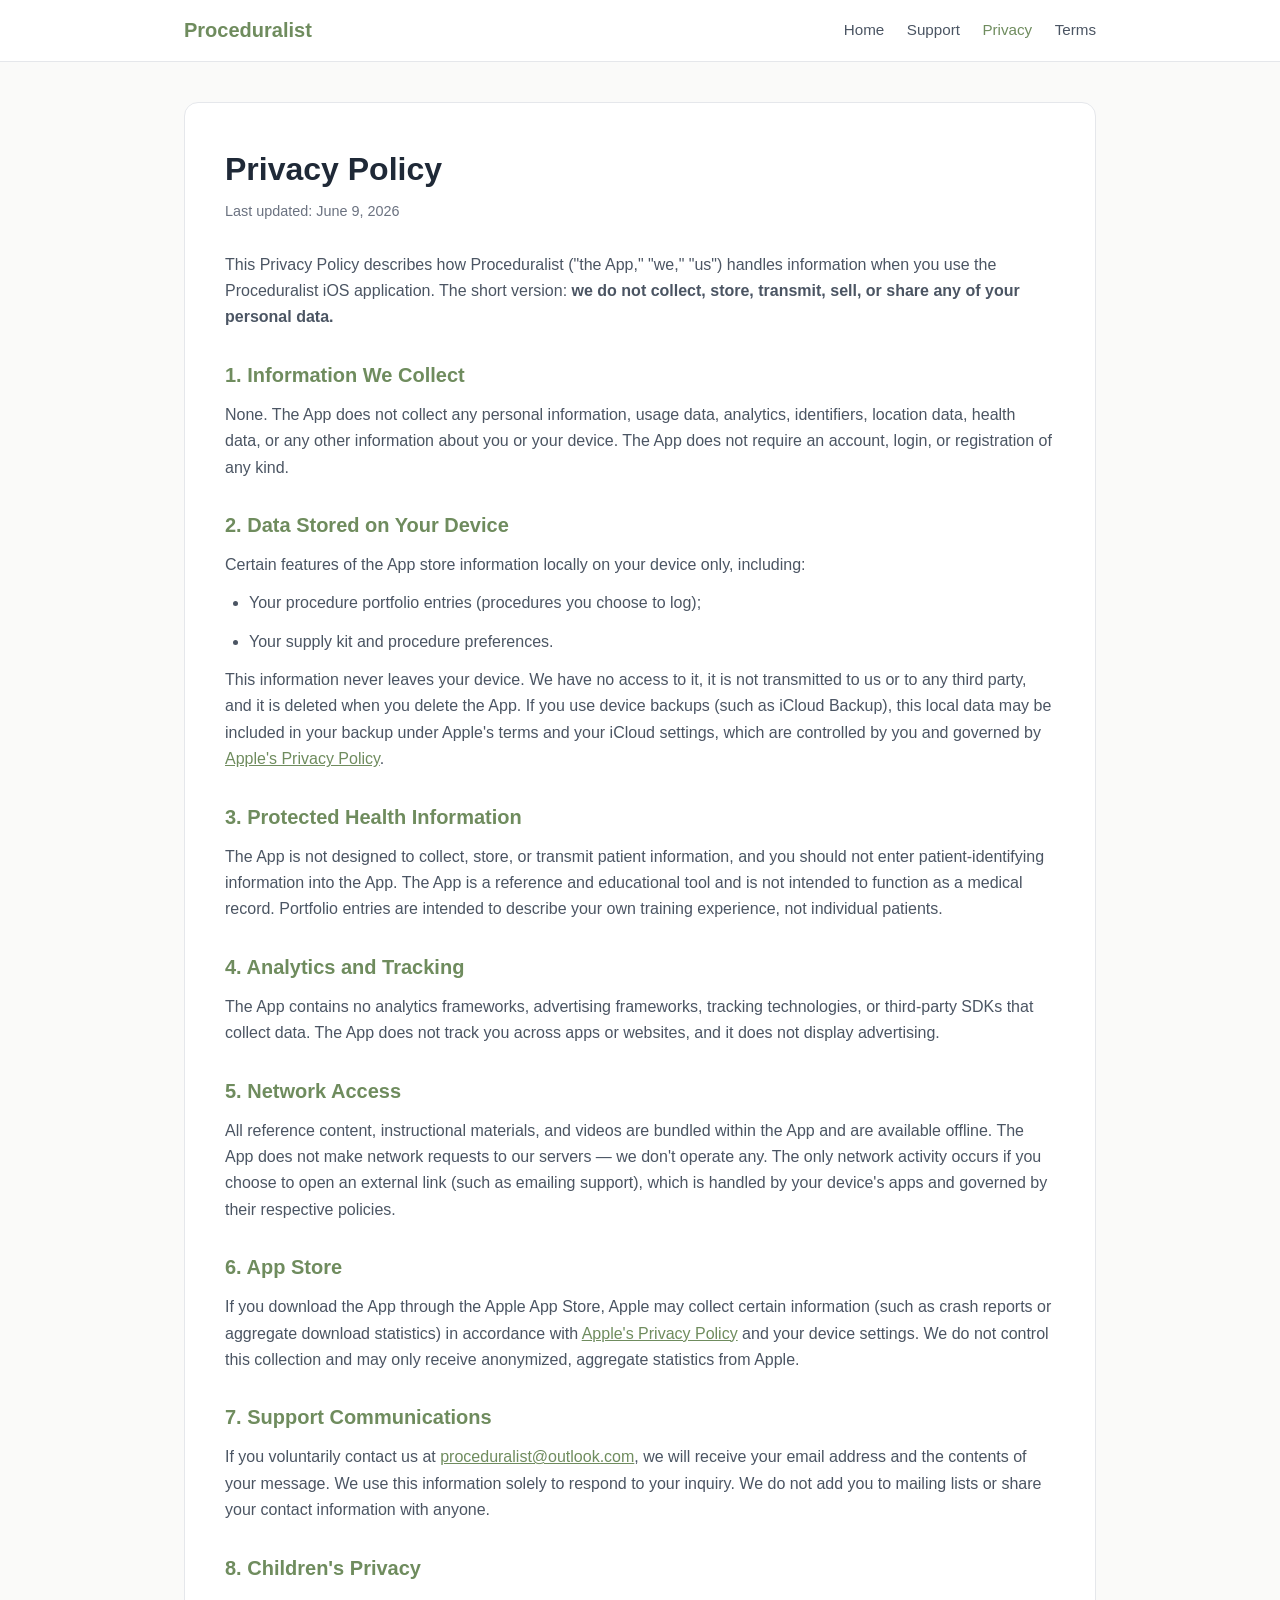
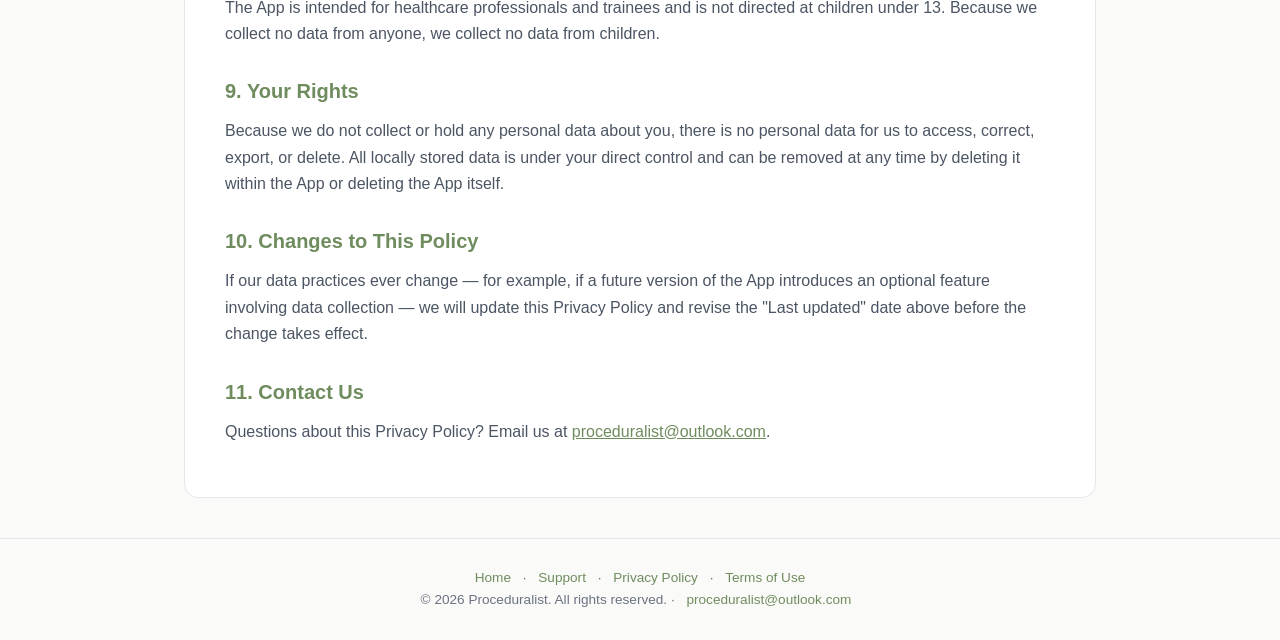
==== privacy.html @ 00c8b3b1 "Add files via upload" ====
<!DOCTYPE html>
<html lang="en">
<head>
<meta charset="UTF-8">
<meta name="viewport" content="width=device-width, initial-scale=1.0">
<title>Privacy Policy — Proceduralist</title>
<link rel="stylesheet" href="styles.css">
</head>
<body>

<header class="site">
  <div class="wrap">
    <a class="brand" href="index.html">Proceduralist</a>
    <nav>
      <a href="index.html">Home</a>
      <a href="support.html">Support</a>
      <a href="privacy.html" class="active">Privacy</a>
      <a href="terms.html">Terms</a>
    </nav>
  </div>
</header>

<div class="wrap">
  <div class="doc">
    <h1>Privacy Policy</h1>
    <p class="updated">Last updated: June 9, 2026</p>

    <p>This Privacy Policy describes how Proceduralist ("the App," "we," "us") handles information when you use the Proceduralist iOS application. The short version: <strong>we do not collect, store, transmit, sell, or share any of your personal data.</strong></p>

    <h2>1. Information We Collect</h2>
    <p>None. The App does not collect any personal information, usage data, analytics, identifiers, location data, health data, or any other information about you or your device. The App does not require an account, login, or registration of any kind.</p>

    <h2>2. Data Stored on Your Device</h2>
    <p>Certain features of the App store information locally on your device only, including:</p>
    <ul>
      <li>Your procedure portfolio entries (procedures you choose to log);</li>
      <li>Your supply kit and procedure preferences.</li>
    </ul>
    <p>This information never leaves your device. We have no access to it, it is not transmitted to us or to any third party, and it is deleted when you delete the App. If you use device backups (such as iCloud Backup), this local data may be included in your backup under Apple's terms and your iCloud settings, which are controlled by you and governed by <a href="https://www.apple.com/legal/privacy/" target="_blank" rel="noopener">Apple's Privacy Policy</a>.</p>

    <h2>3. Protected Health Information</h2>
    <p>The App is not designed to collect, store, or transmit patient information, and you should not enter patient-identifying information into the App. The App is a reference and educational tool and is not intended to function as a medical record. Portfolio entries are intended to describe your own training experience, not individual patients.</p>

    <h2>4. Analytics and Tracking</h2>
    <p>The App contains no analytics frameworks, advertising frameworks, tracking technologies, or third-party SDKs that collect data. The App does not track you across apps or websites, and it does not display advertising.</p>

    <h2>5. Network Access</h2>
    <p>All reference content, instructional materials, and videos are bundled within the App and are available offline. The App does not make network requests to our servers — we don't operate any. The only network activity occurs if you choose to open an external link (such as emailing support), which is handled by your device's apps and governed by their respective policies.</p>

    <h2>6. App Store</h2>
    <p>If you download the App through the Apple App Store, Apple may collect certain information (such as crash reports or aggregate download statistics) in accordance with <a href="https://www.apple.com/legal/privacy/" target="_blank" rel="noopener">Apple's Privacy Policy</a> and your device settings. We do not control this collection and may only receive anonymized, aggregate statistics from Apple.</p>

    <h2>7. Support Communications</h2>
    <p>If you voluntarily contact us at <a href="mailto:proceduralist@outlook.com">proceduralist@outlook.com</a>, we will receive your email address and the contents of your message. We use this information solely to respond to your inquiry. We do not add you to mailing lists or share your contact information with anyone.</p>

    <h2>8. Children's Privacy</h2>
    <p>The App is intended for healthcare professionals and trainees and is not directed at children under 13. Because we collect no data from anyone, we collect no data from children.</p>

    <h2>9. Your Rights</h2>
    <p>Because we do not collect or hold any personal data about you, there is no personal data for us to access, correct, export, or delete. All locally stored data is under your direct control and can be removed at any time by deleting it within the App or deleting the App itself.</p>

    <h2>10. Changes to This Policy</h2>
    <p>If our data practices ever change — for example, if a future version of the App introduces an optional feature involving data collection — we will update this Privacy Policy and revise the "Last updated" date above before the change takes effect.</p>

    <h2>11. Contact Us</h2>
    <p>Questions about this Privacy Policy? Email us at <a href="mailto:proceduralist@outlook.com">proceduralist@outlook.com</a>.</p>
  </div>
</div>

<footer class="site">
  <div class="wrap">
    <p>
      <a href="index.html">Home</a> ·
      <a href="support.html">Support</a> ·
      <a href="privacy.html">Privacy Policy</a> ·
      <a href="terms.html">Terms of Use</a>
    </p>
    <p>© 2026 Proceduralist. All rights reserved. · <a href="mailto:proceduralist@outlook.com">proceduralist@outlook.com</a></p>
  </div>
</footer>

</body>
</html>
---- styles.css ----
/* Proceduralist — shared site styles */
:root {
  --sage: #6f8c5e;
  --sage-light: #9ebf8a;
  --sage-bg: #f2f6ef;
  --ink: #1f2937;
  --ink-soft: #4b5563;
  --ink-faint: #6b7280;
  --card: #ffffff;
  --border: #e5e7eb;
  --warn-bg: #fff7ed;
  --warn-border: #fdba74;
  --max-width: 960px;
}

* { box-sizing: border-box; margin: 0; padding: 0; }

body {
  font-family: -apple-system, BlinkMacSystemFont, "Segoe UI", Roboto, Helvetica, Arial, sans-serif;
  color: var(--ink);
  background: #fafaf9;
  line-height: 1.65;
}

.wrap { max-width: var(--max-width); margin: 0 auto; padding: 0 24px; }

/* Header / nav */
header.site {
  background: var(--card);
  border-bottom: 1px solid var(--border);
  position: sticky; top: 0; z-index: 10;
}
header.site .wrap {
  display: flex; align-items: center; justify-content: space-between;
  padding-top: 14px; padding-bottom: 14px; flex-wrap: wrap; gap: 8px;
}
.brand { font-size: 1.25rem; font-weight: 700; color: var(--sage); text-decoration: none; }
nav a {
  color: var(--ink-soft); text-decoration: none; margin-left: 18px; font-size: 0.95rem;
}
nav a:hover, nav a.active { color: var(--sage); }

/* Hero */
.hero {
  background: linear-gradient(180deg, var(--sage-bg) 0%, #fafaf9 100%);
  text-align: center;
  padding: 72px 24px 56px;
}
.hero h1 { font-size: 2.6rem; line-height: 1.15; margin-bottom: 16px; }
.hero h1 span { color: var(--sage); }
.hero p.tagline {
  font-size: 1.2rem; color: var(--ink-soft); max-width: 640px; margin: 0 auto 28px;
}
.badge {
  display: inline-block; background: var(--sage); color: #fff;
  padding: 10px 22px; border-radius: 999px; font-weight: 600; text-decoration: none;
}
.badge.secondary { background: transparent; color: var(--sage); border: 2px solid var(--sage); margin-left: 10px; }

/* Sections */
section.block { padding: 56px 0; }
section.block.alt { background: var(--sage-bg); }
h2.section-title { font-size: 1.8rem; text-align: center; margin-bottom: 8px; }
p.section-sub { text-align: center; color: var(--ink-faint); margin-bottom: 36px; }

/* Cards / grids */
.grid { display: grid; gap: 20px; }
.grid.cols-2 { grid-template-columns: repeat(auto-fit, minmax(280px, 1fr)); }
.grid.cols-3 { grid-template-columns: repeat(auto-fit, minmax(240px, 1fr)); }
.card {
  background: var(--card); border: 1px solid var(--border); border-radius: 14px;
  padding: 24px;
}
.card h3 { font-size: 1.1rem; margin-bottom: 8px; color: var(--sage); }
.card p { color: var(--ink-soft); font-size: 0.95rem; }

/* Procedure chips */
.chips { display: flex; flex-wrap: wrap; gap: 10px; justify-content: center; }
.chip {
  background: var(--card); border: 1px solid var(--sage-light); color: var(--ink);
  border-radius: 999px; padding: 8px 18px; font-size: 0.95rem;
}

/* Screenshot placeholders */
.shots { display: grid; grid-template-columns: repeat(auto-fit, minmax(200px, 1fr)); gap: 20px; }
.shot {
  aspect-ratio: 9 / 19; background: #eceee9; border: 2px dashed var(--sage-light);
  border-radius: 24px; display: flex; align-items: center; justify-content: center;
  color: var(--ink-faint); font-size: 0.85rem; text-align: center; padding: 12px;
}
.shot img { width: 100%; height: 100%; object-fit: cover; border-radius: 22px; }

/* Disclaimer callout */
.callout {
  background: var(--warn-bg); border: 1px solid var(--warn-border);
  border-radius: 14px; padding: 20px 24px; color: #7c2d12; font-size: 0.95rem;
}

/* Legal / document pages */
.doc { background: var(--card); border: 1px solid var(--border); border-radius: 14px; padding: 40px; margin: 40px auto; }
.doc h1 { font-size: 2rem; margin-bottom: 4px; }
.doc p.updated { color: var(--ink-faint); font-size: 0.9rem; margin-bottom: 28px; }
.doc h2 { font-size: 1.25rem; margin: 28px 0 10px; color: var(--sage); }
.doc p, .doc li { color: var(--ink-soft); margin-bottom: 12px; }
.doc ul { padding-left: 24px; margin-bottom: 12px; }
.doc a { color: var(--sage); }

/* Footer */
footer.site {
  border-top: 1px solid var(--border); padding: 28px 0; margin-top: 40px;
  text-align: center; color: var(--ink-faint); font-size: 0.85rem;
}
footer.site a { color: var(--sage); text-decoration: none; margin: 0 8px; }

@media (max-width: 600px) {
  .hero h1 { font-size: 2rem; }
  .doc { padding: 24px; }
}
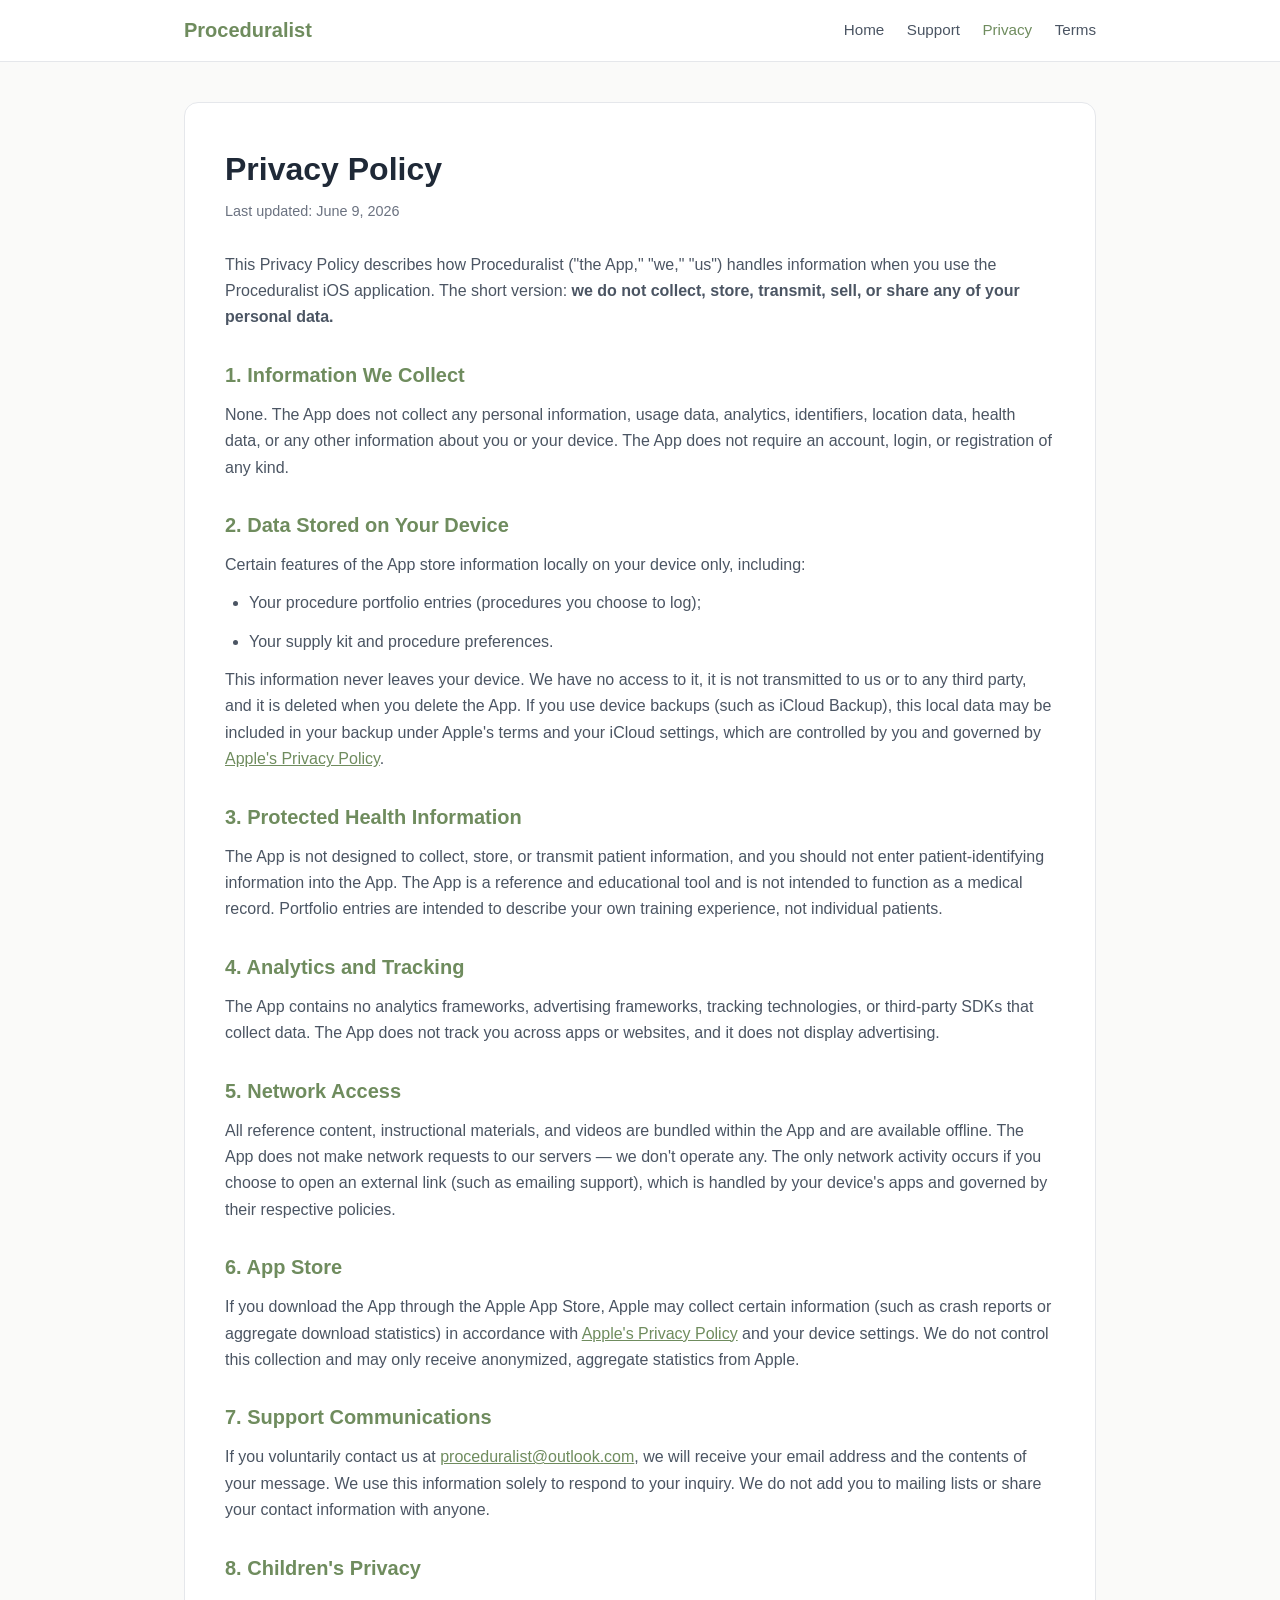
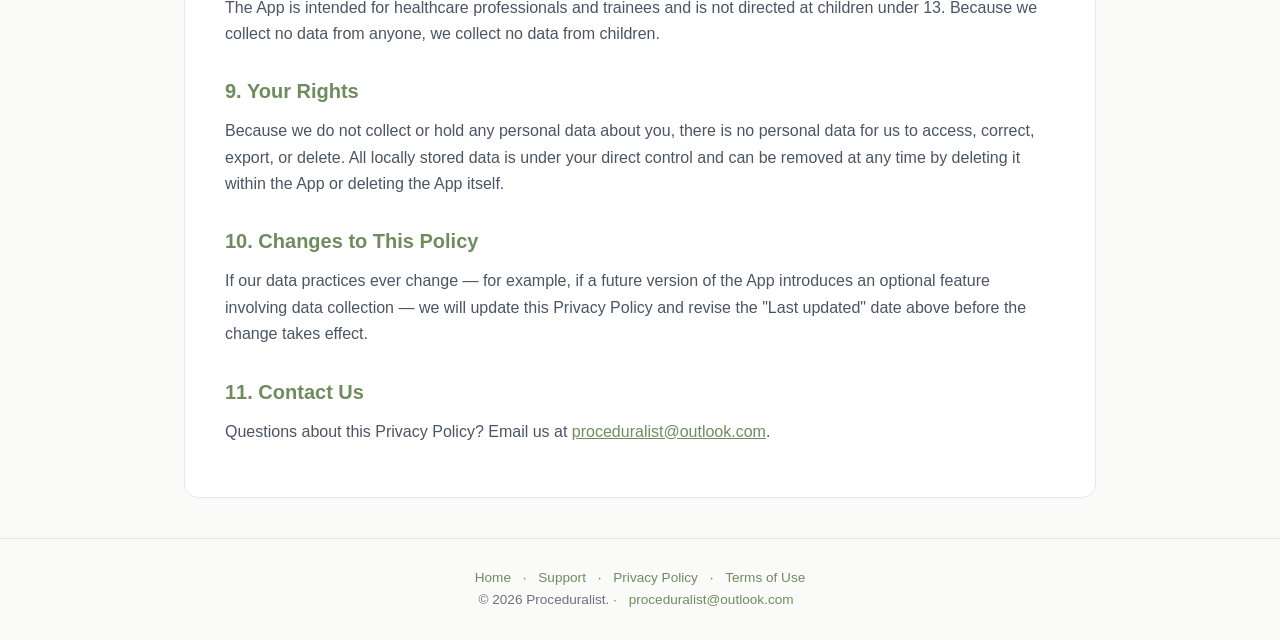
==== commit fe0f22c9: "Update privacy.html" ====
--- a/privacy.html
+++ b/privacy.html
@@ -75,7 +75,7 @@
       <a href="privacy.html">Privacy Policy</a> ·
       <a href="terms.html">Terms of Use</a>
     </p>
-    <p>© 2026 Proceduralist. All rights reserved. · <a href="mailto:proceduralist@outlook.com">proceduralist@outlook.com</a></p>
+    <p>© 2026 Proceduralist. · <a href="mailto:proceduralist@outlook.com">proceduralist@outlook.com</a></p>
   </div>
 </footer>
 
--- a/styles.css
+++ b/styles.css
@@ -1,6 +1,7 @@
 /* Proceduralist — shared site styles */
 :root {
-  --sage: #6f8c5e;
+  --sage: #6f8c5e;          /* site accent (darker for contrast on white) */
+  --sage-app: #9ebf8a;      /* exact app sage: Color(0.62, 0.75, 0.54) */
   --sage-light: #9ebf8a;
   --sage-bg: #f2f6ef;
   --ink: #1f2937;
@@ -11,6 +12,18 @@
   --warn-bg: #fff7ed;
   --warn-border: #fdba74;
   --max-width: 960px;
+  /* iOS system colors */
+  --ios-bg: #f2f2f7;
+  --ios-sep: rgba(60,60,67,0.13);
+  --ios-gray: #8e8e93;
+  --ios-gray2: #6d6d72;
+  --ios-fill: #e9e9eb;
+  --ios-red: #ff3b30;
+  --ios-orange: #ff9500;
+  --ios-yellow: #ffcc00;
+  --ios-green: #34c759;
+  --ios-blue: #007aff;
+  --ios-purple: #af52de;
 }
 
 * { box-sizing: border-box; margin: 0; padding: 0; }
@@ -56,6 +69,7 @@
   padding: 10px 22px; border-radius: 999px; font-weight: 600; text-decoration: none;
 }
 .badge.secondary { background: transparent; color: var(--sage); border: 2px solid var(--sage); margin-left: 10px; }
+.doc a.badge { color: #fff; }
 
 /* Sections */
 section.block { padding: 56px 0; }
@@ -66,7 +80,6 @@
 /* Cards / grids */
 .grid { display: grid; gap: 20px; }
 .grid.cols-2 { grid-template-columns: repeat(auto-fit, minmax(280px, 1fr)); }
-.grid.cols-3 { grid-template-columns: repeat(auto-fit, minmax(240px, 1fr)); }
 .card {
   background: var(--card); border: 1px solid var(--border); border-radius: 14px;
   padding: 24px;
@@ -81,14 +94,227 @@
   border-radius: 999px; padding: 8px 18px; font-size: 0.95rem;
 }
 
-/* Screenshot placeholders */
-.shots { display: grid; grid-template-columns: repeat(auto-fit, minmax(200px, 1fr)); gap: 20px; }
-.shot {
-  aspect-ratio: 9 / 19; background: #eceee9; border: 2px dashed var(--sage-light);
-  border-radius: 24px; display: flex; align-items: center; justify-content: center;
-  color: var(--ink-faint); font-size: 0.85rem; text-align: center; padding: 12px;
-}
-.shot img { width: 100%; height: 100%; object-fit: cover; border-radius: 22px; }
+/* ===================== Interactive app demos ===================== */
+.demos {
+  display: grid;
+  grid-template-columns: repeat(2, minmax(0, 1fr));  /* 2 x 2 layout */
+  gap: 40px 28px;
+  justify-items: center;
+}
+@media (max-width: 680px) { .demos { grid-template-columns: 1fr; } }
+
+.demo-wrap { text-align: center; width: 100%; }
+.demo-label { margin-top: 14px; font-size: 0.9rem; color: var(--ink-faint); max-width: 320px; margin-left: auto; margin-right: auto; }
+
+/* Phone shell */
+.phone {
+  width: 100%; max-width: 310px; margin: 0 auto;
+  background: #111; border-radius: 40px; padding: 10px;
+  box-shadow: 0 12px 32px rgba(0,0,0,0.18);
+  text-align: left;
+}
+.phone .screen {
+  background: var(--ios-bg); border-radius: 32px; overflow: hidden;
+  height: 600px; display: flex; flex-direction: column; position: relative;
+}
+.phone .notch {
+  height: 26px; display: flex; justify-content: center; align-items: center; flex-shrink: 0;
+}
+.phone .notch::after {
+  content: ""; width: 92px; height: 17px; background: #111; border-radius: 999px;
+}
+
+/* iOS navigation bar (inline title, sage back button) */
+.nav-ios {
+  position: relative; flex-shrink: 0;
+  display: flex; align-items: center; justify-content: center;
+  padding: 8px 44px 10px; border-bottom: 0.5px solid var(--ios-sep);
+}
+.nav-ios .title { font-size: 1.02rem; font-weight: 700; white-space: nowrap; overflow: hidden; text-overflow: ellipsis; }
+.nav-ios .title.small { font-size: 0.92rem; font-weight: 600; }
+.nav-ios .back {
+  position: absolute; left: 10px; top: 50%; transform: translateY(-50%);
+  color: var(--sage-app); font-size: 0.82rem; cursor: pointer; background: none; border: none;
+  display: flex; align-items: center; gap: 2px; font-weight: 500;
+  max-width: 110px; white-space: nowrap; overflow: hidden;
+}
+.nav-ios .back .ch { font-size: 1.25rem; line-height: 1; margin-top: -2px; }
+
+.app-scroll { flex: 1; overflow-y: auto; -webkit-overflow-scrolling: touch; }
+
+/* iOS tab bar */
+.tab-bar {
+  display: flex; border-top: 0.5px solid var(--ios-sep); background: rgba(249,249,249,0.94);
+  flex-shrink: 0; padding: 7px 0 14px;
+}
+.tab-bar span { flex: 1; text-align: center; font-size: 0.58rem; color: var(--ios-gray); }
+.tab-bar span.on { color: var(--sage-app); font-weight: 600; }
+.tab-bar .ic { display: block; font-size: 1rem; }
+
+/* iOS search bar */
+.search-ios {
+  margin: 8px 14px 2px; background: rgba(118,118,128,0.12); border-radius: 10px;
+  padding: 7px 10px; color: var(--ios-gray); font-size: 0.78rem;
+  display: flex; align-items: center; gap: 6px;
+}
+
+/* iOS inset-grouped list */
+.ios-list { padding: 4px 16px 16px; }
+.ios-sec-head {
+  font-size: 0.6rem; color: var(--ios-gray2); text-transform: uppercase;
+  letter-spacing: 0.04em; margin: 16px 10px 6px;
+}
+.ios-card { background: #fff; border-radius: 10px; overflow: hidden; }
+.ios-row {
+  display: flex; align-items: flex-start; gap: 11px; padding: 10px 12px;
+  position: relative; font-size: 0.8rem; cursor: pointer; user-select: none;
+}
+.ios-row + .ios-row::before {
+  content: ""; position: absolute; top: 0; left: 12px; right: 0;
+  border-top: 0.5px solid var(--ios-sep);
+}
+.ios-row .chev { margin-left: auto; color: #c7c7cc; font-size: 0.85rem; align-self: center; }
+.ios-row .headline { font-weight: 600; font-size: 0.82rem; }
+.ios-row .caption { font-size: 0.66rem; color: var(--ios-gray); }
+
+/* Checkmark squares (app tint = sage) */
+.sq {
+  width: 19px; height: 19px; border: 1.6px solid var(--sage-app); border-radius: 4px;
+  flex-shrink: 0; margin-top: 1px; display: flex; align-items: center; justify-content: center;
+  font-size: 13px; color: #fff; background: transparent; transition: background 0.12s;
+}
+.ios-row.done .sq { background: var(--sage-app); border-color: var(--sage-app); }
+.ios-row.done .nm { color: #b0b0b6; }
+.disc-arrow { margin-left: auto; align-self: center; color: var(--sage-app); font-size: 0.7rem; transition: transform 0.15s; }
+.disc-open .disc-arrow { transform: rotate(180deg); }
+.kit-contents { padding: 2px 12px 10px 58px; font-size: 0.72rem; color: var(--ink-soft); }
+.kit-contents div { display: flex; gap: 7px; padding: 3px 0; }
+.kit-contents div::before { content: "●"; font-size: 0.4rem; color: var(--ios-gray); margin-top: 5px; }
+
+/* Steps page: filter chips */
+.fchips { display: flex; gap: 8px; overflow-x: auto; padding: 12px 14px 4px; scrollbar-width: none; }
+.fchips::-webkit-scrollbar { display: none; }
+.fchip {
+  display: flex; align-items: center; gap: 5px; white-space: nowrap; cursor: pointer;
+  padding: 7px 13px; border-radius: 999px; background: var(--ios-fill);
+  color: var(--ios-gray2); font-size: 0.68rem; font-weight: 700; border: 2px solid transparent;
+}
+
+/* Steps page: category header + procedure cards */
+.cat-head {
+  display: flex; align-items: center; gap: 7px; padding: 14px 16px 8px;
+  font-size: 0.82rem; font-weight: 600;
+}
+.cat-head .cic { font-size: 0.95rem; }
+.pgrid { display: grid; grid-template-columns: 1fr 1fr; gap: 11px; padding: 0 14px; }
+.pcard {
+  background: #fff; border-radius: 14px; padding: 11px; height: 122px;
+  display: flex; flex-direction: column; cursor: pointer;
+  box-shadow: 0 4px 8px rgba(0,0,0,0.08);
+}
+.pcard .picon {
+  width: 36px; height: 36px; border-radius: 9px; display: flex;
+  align-items: center; justify-content: center; font-size: 1.05rem; margin-bottom: 7px;
+}
+.pcard .pt { font-size: 0.7rem; font-weight: 700; line-height: 1.25; }
+.pcard .ps { font-size: 0.6rem; color: var(--ios-gray); }
+.pcard .pf { margin-top: auto; font-size: 0.62rem; color: var(--ios-gray); }
+
+/* Step detail: accordion */
+.sd-title { font-size: 0.95rem; font-weight: 700; padding: 12px 16px 4px; }
+.acc-list { padding: 8px 14px 16px; }
+.acc {
+  background: rgba(255,255,255,0.88); border-radius: 14px; padding: 12px;
+  margin-bottom: 12px; box-shadow: 0 2px 3px rgba(0,0,0,0.1);
+}
+.acc-h {
+  display: flex; align-items: center; justify-content: space-between; gap: 8px;
+  font-size: 0.78rem; font-weight: 600; cursor: pointer; user-select: none;
+}
+.acc-h .ach { color: var(--ios-gray); font-size: 0.7rem; transition: transform 0.15s; }
+.acc.open .acc-h .ach { transform: rotate(180deg); }
+.acc-b { display: none; padding-top: 9px; font-size: 0.74rem; color: var(--ink-soft); line-height: 1.55; }
+.acc.open .acc-b { display: block; }
+.acc-b p { margin-bottom: 9px; }
+.acc-b ul { list-style: none; }
+.acc-b ul li { display: flex; gap: 7px; padding: 2px 0; }
+.acc-b ul li::before { content: "•"; }
+.co {
+  display: flex; align-items: center; justify-content: center; gap: 6px; text-align: center;
+  background: rgba(158,191,138,0.20); border-radius: 12px; padding: 10px;
+  font-size: 0.7rem; color: var(--ink); margin-top: 4px;
+}
+
+/* Clinical info card */
+.ci-card { background: rgba(128,128,128,0.06); border-radius: 14px; margin: 12px 14px 16px; padding: 13px; }
+.ci-head { display: flex; align-items: center; gap: 7px; font-size: 0.82rem; font-weight: 700; margin-bottom: 9px; }
+.ci-div { border-top: 0.5px solid var(--ios-sep); margin: 13px 0; }
+.crow {
+  border-radius: 10px; padding: 10px 11px; font-size: 0.72rem; margin-bottom: 8px;
+  border: 1.5px solid; cursor: default; user-select: none;
+}
+.crow.tappable { cursor: pointer; }
+.crow .crow-top { display: flex; align-items: flex-start; gap: 8px; }
+.crow .ctext { flex: 1; }
+.cap {
+  font-size: 0.54rem; font-weight: 700; padding: 2.5px 8px; border-radius: 999px;
+  flex-shrink: 0; margin-top: 1px;
+}
+.crow .cinfo { font-size: 0.72rem; flex-shrink: 0; margin-top: 1px; }
+.crow .cexp { display: none; font-size: 0.66rem; color: var(--ink-faint); padding: 7px 0 0 24px; }
+.crow.open .cexp { display: block; }
+
+/* Complication detail sheet */
+.sheet-bg {
+  position: absolute; inset: 0; background: rgba(0,0,0,0.35); z-index: 5;
+  display: none; border-radius: 32px;
+}
+.sheet-bg.show { display: block; }
+.sheet {
+  position: absolute; left: 0; right: 0; bottom: 0; z-index: 6;
+  background: var(--ios-bg); border-radius: 18px 18px 32px 32px;
+  padding: 10px 16px 22px; display: none; max-height: 75%; overflow-y: auto;
+}
+.sheet.show { display: block; }
+.sheet .grab { width: 36px; height: 5px; background: #c7c7cc; border-radius: 999px; margin: 2px auto 12px; }
+.sheet h6 { font-size: 0.92rem; margin-bottom: 10px; }
+.sheet .rate-pill {
+  display: inline-block; background: rgba(255,204,0,0.18); color: #8a6d00;
+  font-size: 0.72rem; font-weight: 700; border-radius: 999px; padding: 4px 12px; margin-bottom: 10px;
+}
+.sheet .ref { font-size: 0.64rem; color: var(--ink-faint); line-height: 1.5; }
+.sheet .ref-h { font-size: 0.66rem; font-weight: 700; color: var(--ink-soft); text-transform: uppercase; margin-bottom: 4px; }
+.sheet .done-btn {
+  display: block; width: 100%; margin-top: 14px; background: var(--sage-app); color: #fff;
+  border: none; border-radius: 12px; padding: 10px; font-size: 0.8rem; font-weight: 600; cursor: pointer;
+}
+
+/* Portfolio (TrackerPage) */
+.pf-ios-row {
+  display: flex; align-items: center; padding: 9px 12px; position: relative; font-size: 0.78rem;
+}
+.pf-ios-row + .pf-ios-row::before {
+  content: ""; position: absolute; top: 0; left: 12px; right: 0; border-top: 0.5px solid var(--ios-sep);
+}
+.pf-ios-row .pname { flex: 1; padding-right: 6px; }
+.pf-ios-row .pm {
+  background: none; border: none; color: var(--sage-app); font-size: 1.05rem;
+  width: 26px; cursor: pointer; line-height: 1; font-weight: 500;
+}
+.pf-ios-row .pcount { width: 30px; text-align: center; font-weight: 700; font-size: 0.8rem; }
+.pcount.met { color: var(--sage-app); }
+.log-head { display: flex; align-items: center; justify-content: space-between; margin: 16px 10px 6px; }
+.log-head .lh { font-size: 0.68rem; font-weight: 700; color: var(--ios-gray2); }
+.log-head .lf { font-size: 0.6rem; color: var(--sage-app); }
+.log-row {
+  display: flex; align-items: center; justify-content: space-between;
+  padding: 7px 12px; font-size: 0.66rem; position: relative;
+}
+.log-row + .log-row::before {
+  content: ""; position: absolute; top: 0; left: 12px; right: 0; border-top: 0.5px solid var(--ios-sep);
+}
+.log-row .ln { color: var(--ios-gray); }
+.log-empty { padding: 14px 12px; font-size: 0.68rem; color: var(--ios-gray); text-align: center; }
 
 /* Disclaimer callout */
 .callout {
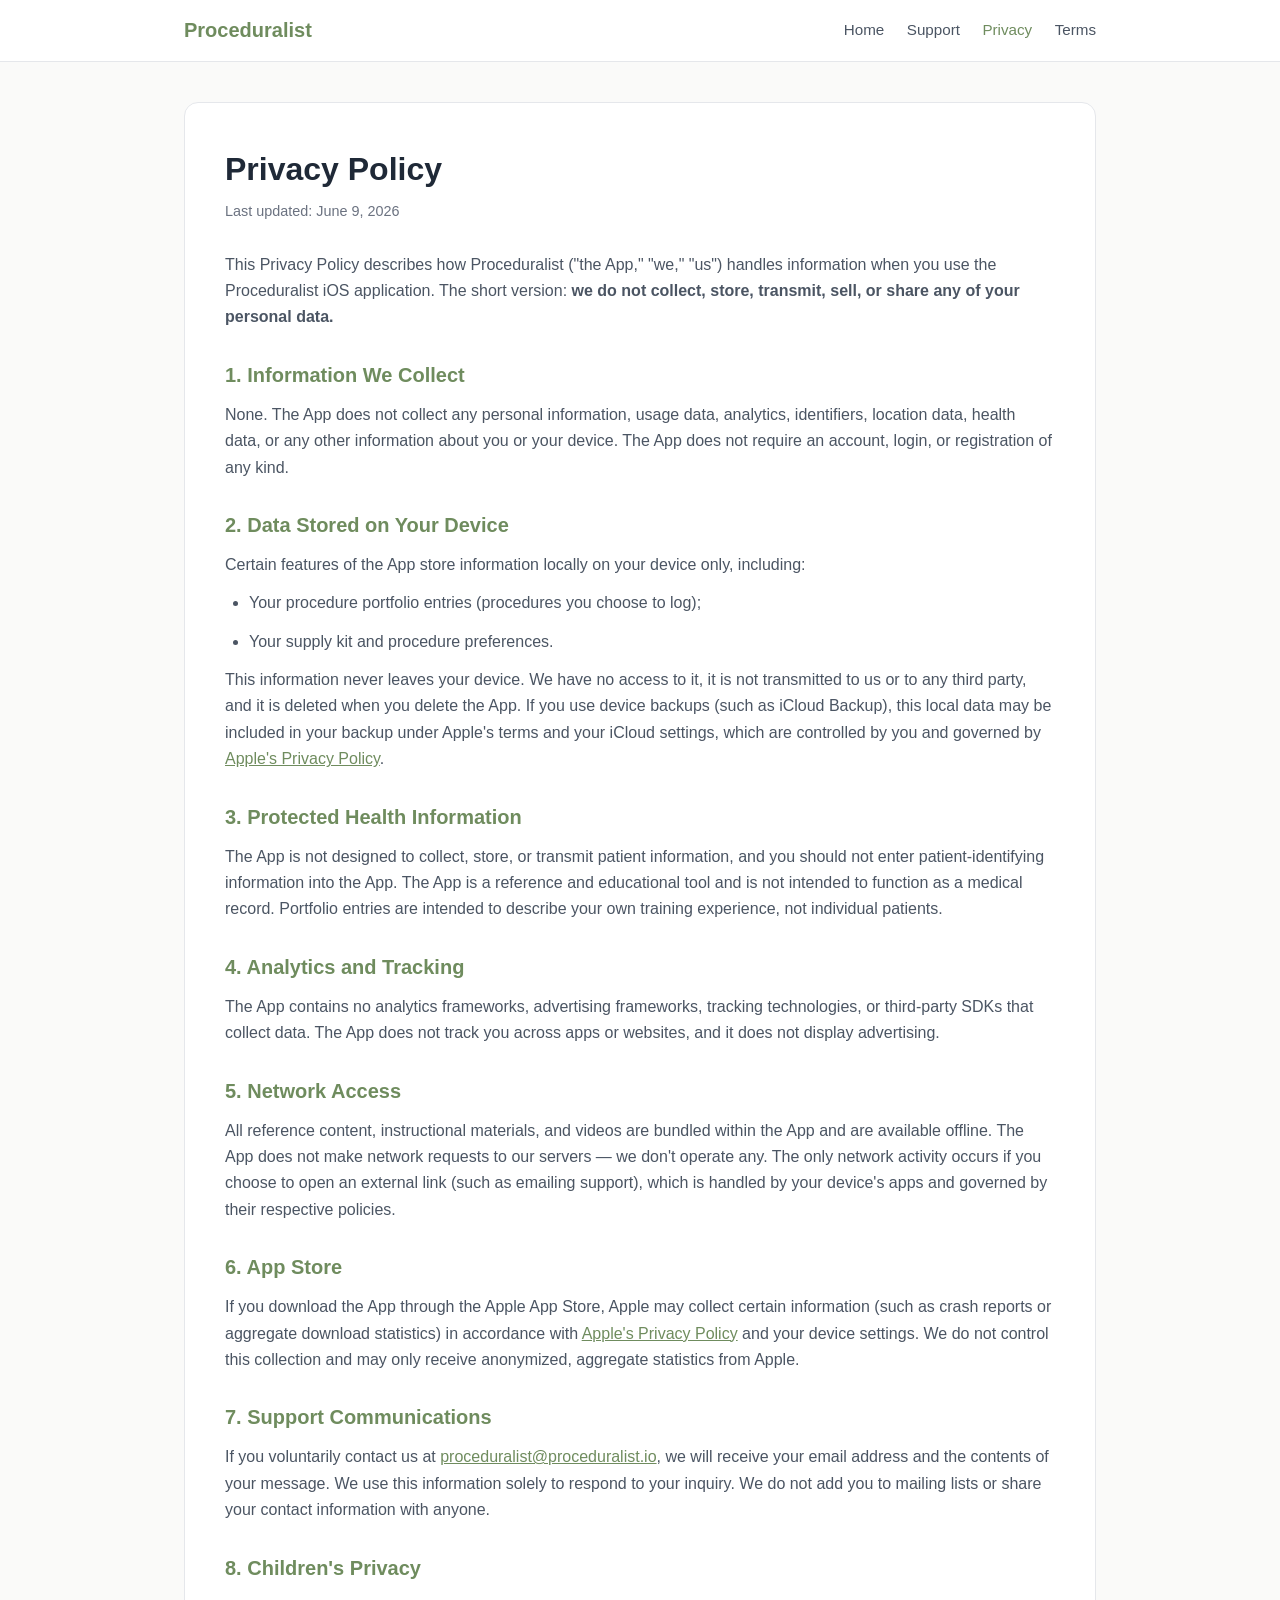
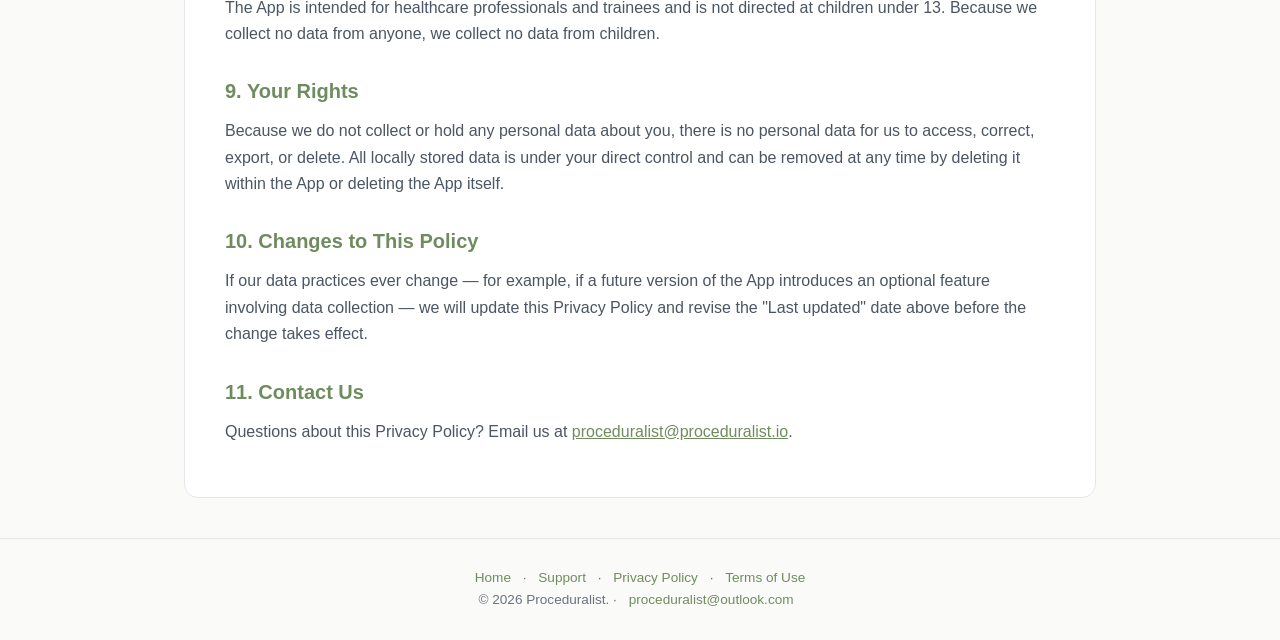
==== commit 1e2cdad3: "Update privacy.html" ====
--- a/privacy.html
+++ b/privacy.html
@@ -51,7 +51,7 @@
     <p>If you download the App through the Apple App Store, Apple may collect certain information (such as crash reports or aggregate download statistics) in accordance with <a href="https://www.apple.com/legal/privacy/" target="_blank" rel="noopener">Apple's Privacy Policy</a> and your device settings. We do not control this collection and may only receive anonymized, aggregate statistics from Apple.</p>
 
     <h2>7. Support Communications</h2>
-    <p>If you voluntarily contact us at <a href="mailto:proceduralist@outlook.com">proceduralist@outlook.com</a>, we will receive your email address and the contents of your message. We use this information solely to respond to your inquiry. We do not add you to mailing lists or share your contact information with anyone.</p>
+    <p>If you voluntarily contact us at <a href="mailto:proceduralist@proceduralist.io">proceduralist@proceduralist.io</a>, we will receive your email address and the contents of your message. We use this information solely to respond to your inquiry. We do not add you to mailing lists or share your contact information with anyone.</p>
 
     <h2>8. Children's Privacy</h2>
     <p>The App is intended for healthcare professionals and trainees and is not directed at children under 13. Because we collect no data from anyone, we collect no data from children.</p>
@@ -63,7 +63,7 @@
     <p>If our data practices ever change — for example, if a future version of the App introduces an optional feature involving data collection — we will update this Privacy Policy and revise the "Last updated" date above before the change takes effect.</p>
 
     <h2>11. Contact Us</h2>
-    <p>Questions about this Privacy Policy? Email us at <a href="mailto:proceduralist@outlook.com">proceduralist@outlook.com</a>.</p>
+    <p>Questions about this Privacy Policy? Email us at <a href="mailto:proceduralist@proceduralist.io">proceduralist@proceduralist.io</a>.</p>
   </div>
 </div>
 
